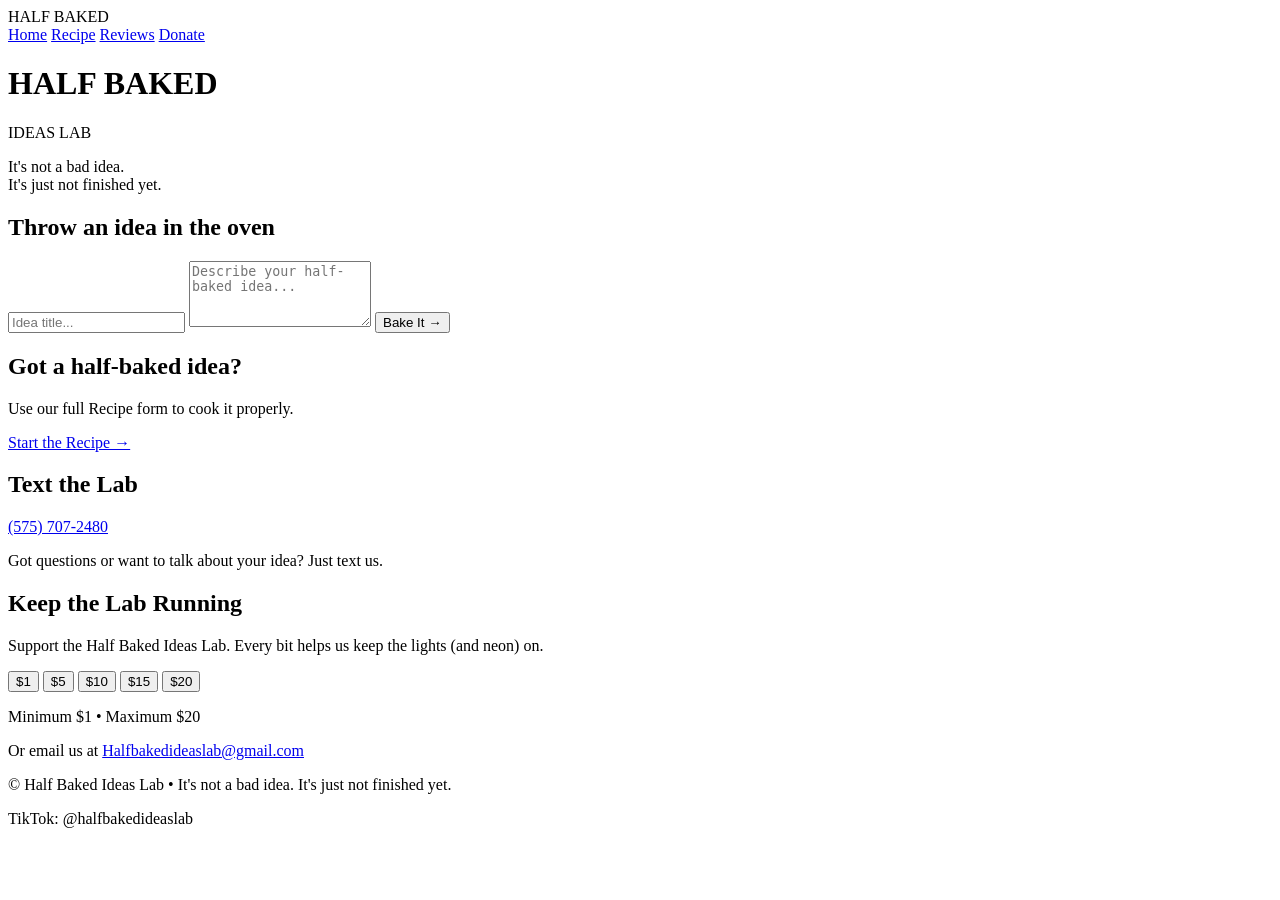
==== index.html @ 3b9ca1b1 "Create index.html" ====
<!DOCTYPE html>
<html lang="en">
<head>
  <meta charset="UTF-8" />
  <meta name="viewport" content="width=device-width, initial-scale=1.0" />
  <title>Half Baked Ideas Lab</title>
  <link rel="stylesheet" href="styles.css" />
  <link href="https://fonts.googleapis.com/css2?family=Outfit:wght@400;500;600;700;800&display=swap" rel="stylesheet">
</head>
<body>
  <div class="glow-bg"></div>

  <!-- Navigation -->
  <nav class="navbar">
    <div class="nav-logo">HALF BAKED</div>
    <div class="nav-links">
      <a href="index.html" class="active">Home</a>
      <a href="recipe.html">Recipe</a>
      <a href="reviews.html">Reviews</a>
      <a href="#donate">Donate</a>
    </div>
  </nav>

  <!-- Hero -->
  <header class="hero">
    <div class="neon-circle">
      <h1 class="neon-title">
        <span class="pink">HALF</span>
        <span class="cyan">BAKED</span>
      </h1>
      <div class="neon-banner">IDEAS LAB</div>
      <p class="tagline">It's not a bad idea.<br>It's just not finished yet.</p>
    </div>
  </header>

  <main>
    <!-- Quick Idea Form -->
    <section class="card">
      <h2 class="section-title">Throw an idea in the oven</h2>
      <form id="quick-form" action="thanks.html">
        <input type="text" name="title" placeholder="Idea title..." required>
        <textarea name="description" placeholder="Describe your half-baked idea..." rows="4" required></textarea>
        <button type="submit" class="btn neon-btn">Bake It →</button>
      </form>
    </section>

    <!-- Big CTA -->
    <section class="cta-section">
      <h2>Got a half-baked idea?</h2>
      <p>Use our full Recipe form to cook it properly.</p>
      <a href="recipe.html" class="btn neon-btn large">Start the Recipe →</a>
    </section>

    <!-- Contact / Text -->
    <section class="card contact-card">
      <h2 class="section-title">Text the Lab</h2>
      <p class="phone-number">
        <a href="sms:+15757072480">(575) 707-2480</a>
      </p>
      <p class="contact-note">Got questions or want to talk about your idea? Just text us.</p>
    </section>

    <!-- Donate -->
    <section id="donate" class="card donate-card">
      <h2 class="section-title">Keep the Lab Running</h2>
      <p>Support the Half Baked Ideas Lab. Every bit helps us keep the lights (and neon) on.</p>
      
      <div class="donation-options">
        <button class="donate-btn" data-amount="1">$1</button>
        <button class="donate-btn" data-amount="5">$5</button>
        <button class="donate-btn" data-amount="10">$10</button>
        <button class="donate-btn" data-amount="15">$15</button>
        <button class="donate-btn" data-amount="20">$20</button>
      </div>

      <p class="donate-note">Minimum $1 • Maximum $20</p>
      <p class="donate-email">Or email us at <a href="mailto:Halfbakedideaslab@gmail.com">Halfbakedideaslab@gmail.com</a></p>
    </section>
  </main>

  <footer>
    <p>© Half Baked Ideas Lab • It's not a bad idea. It's just not finished yet.</p>
    <p class="tiktok">TikTok: @halfbakedideaslab</p>
  </footer>

  <script src="app.js"></script>
</body>
</html>
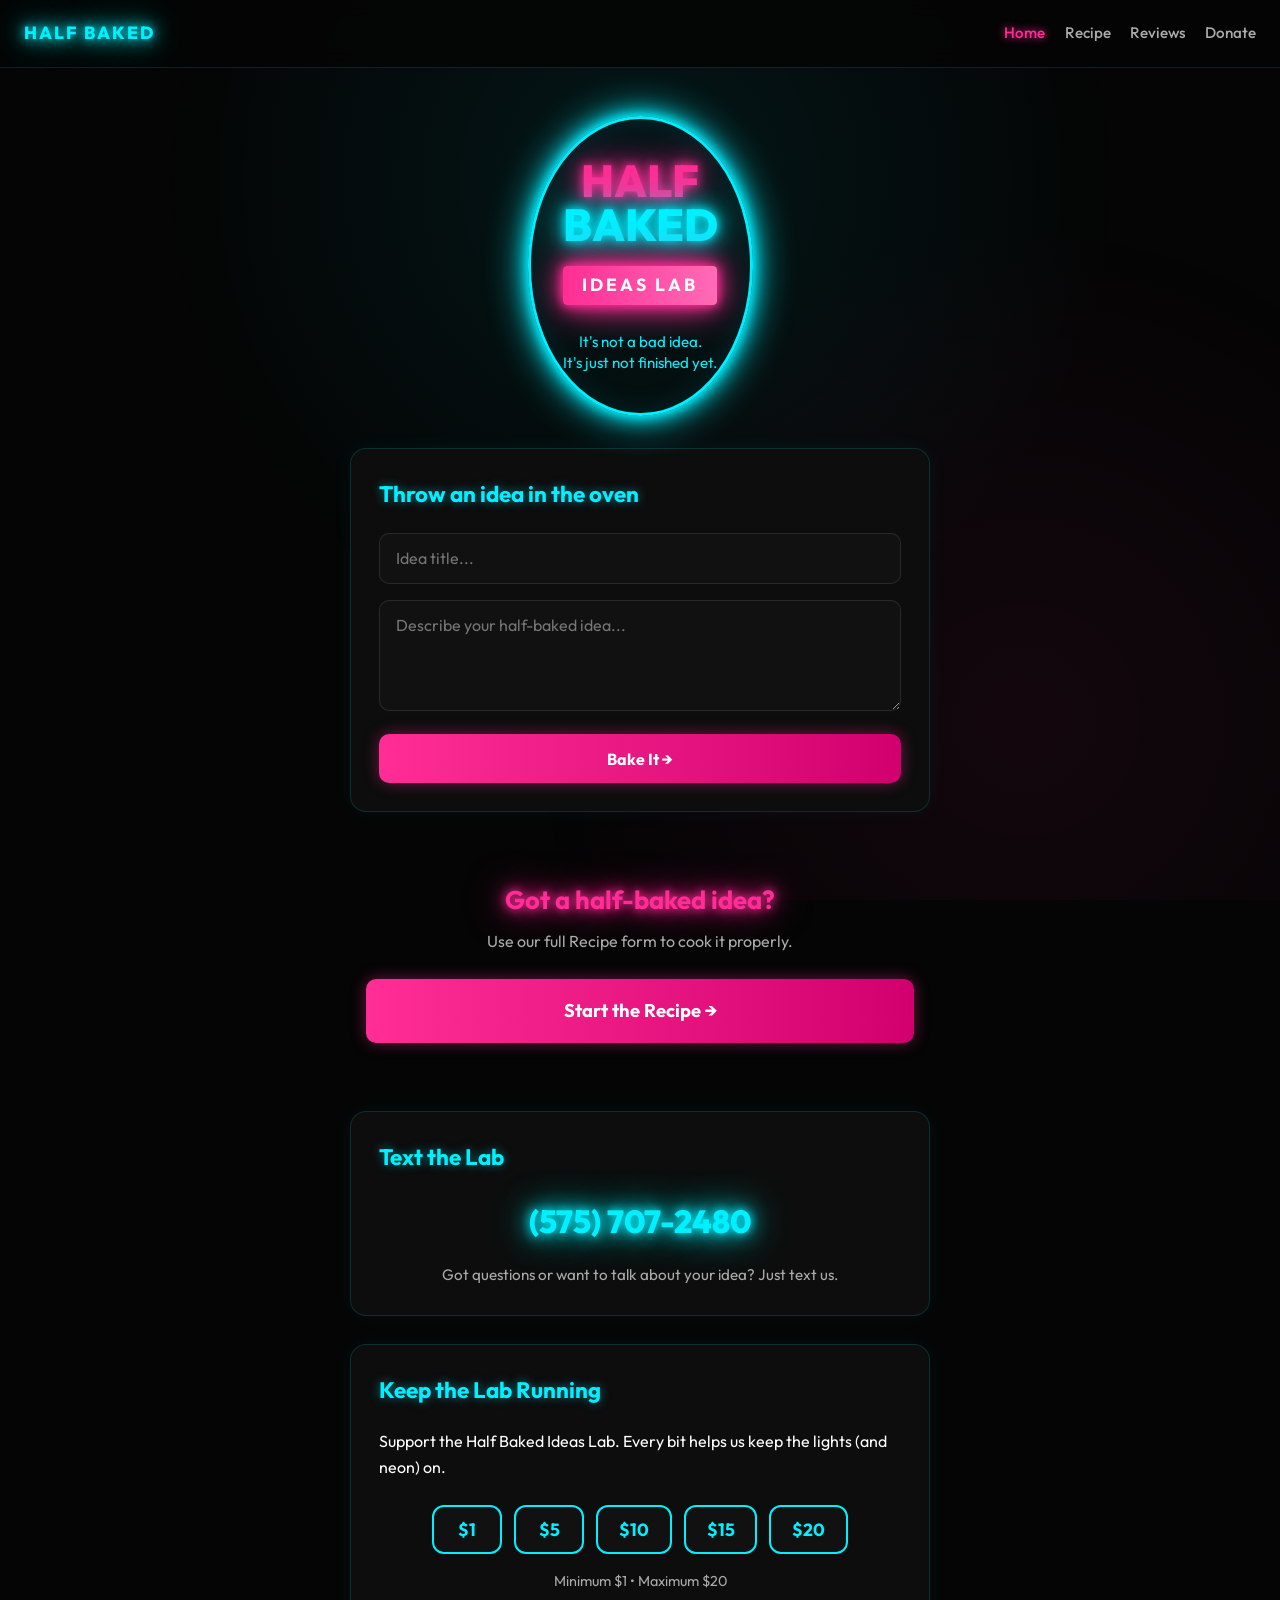
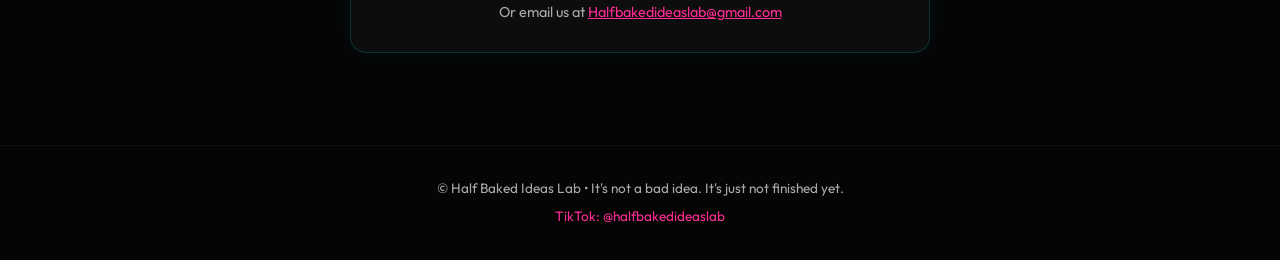
==== commit e43ddae3: "Update index.html" ====
--- a/index.html
+++ b/index.html
@@ -74,7 +74,7 @@
       </div>
 
       <p class="donate-note">Minimum $1 • Maximum $20</p>
-      <p class="donate-email">Or email us at <a href="mailto:Halfbakedideaslab@gmail.com">Halfbakedideaslab@gmail.com</a></p>
+      <p class="donate-email">Or email us at <a href="mailto:Halfbakedideaslab0@gmail.com">Halfbakedideaslab@gmail.com</a></p>
     </section>
   </main>
 
--- a/styles.css
+++ b/styles.css
@@ -0,0 +1,410 @@
+/* ===== HALF BAKED IDEAS LAB - NEON STYLES ===== */
+:root {
+  --bg: #050505;
+  --card: #0d0d0d;
+  --cyan: #00f0ff;
+  --pink: #ff2d95;
+  --pink-dark: #d1006e;
+  --yellow: #ffe600;
+  --text: #ffffff;
+  --muted: #aaaaaa;
+  --glow-cyan: 0 0 10px #00f0ff, 0 0 20px #00f0ff, 0 0 40px #00f0ff;
+  --glow-pink: 0 0 10px #ff2d95, 0 0 20px #ff2d95, 0 0 40px #ff2d95;
+}
+
+* {
+  margin: 0;
+  padding: 0;
+  box-sizing: border-box;
+}
+
+body {
+  font-family: 'Outfit', system-ui, sans-serif;
+  background: var(--bg);
+  color: var(--text);
+  line-height: 1.6;
+  min-height: 100vh;
+  overflow-x: hidden;
+}
+
+.glow-bg {
+  position: fixed;
+  top: 0;
+  left: 0;
+  width: 100%;
+  height: 100%;
+  background: radial-gradient(circle at 50% 20%, rgba(0, 240, 255, 0.08), transparent 50%),
+              radial-gradient(circle at 80% 80%, rgba(255, 45, 149, 0.06), transparent 40%);
+  pointer-events: none;
+  z-index: -1;
+}
+
+/* Navigation */
+.navbar {
+  display: flex;
+  justify-content: space-between;
+  align-items: center;
+  padding: 1.2rem 1.5rem;
+  position: sticky;
+  top: 0;
+  background: rgba(5, 5, 5, 0.9);
+  backdrop-filter: blur(10px);
+  border-bottom: 1px solid rgba(0, 240, 255, 0.15);
+  z-index: 100;
+}
+
+.nav-logo {
+  font-weight: 800;
+  font-size: 1.1rem;
+  letter-spacing: 2px;
+  color: var(--cyan);
+  text-shadow: var(--glow-cyan);
+}
+
+.nav-links {
+  display: flex;
+  gap: 1.2rem;
+}
+
+.nav-links a {
+  color: var(--muted);
+  text-decoration: none;
+  font-size: 0.95rem;
+  font-weight: 500;
+  transition: 0.2s;
+}
+
+.nav-links a:hover,
+.nav-links a.active {
+  color: var(--pink);
+  text-shadow: 0 0 8px var(--pink);
+}
+
+/* Hero */
+.hero {
+  text-align: center;
+  padding: 3rem 1.5rem 2rem;
+}
+
+.neon-circle {
+  display: inline-block;
+  border: 3px solid var(--cyan);
+  border-radius: 50%;
+  padding: 2.5rem 2rem;
+  box-shadow: var(--glow-cyan), inset 0 0 30px rgba(0, 240, 255, 0.1);
+  max-width: 340px;
+}
+
+.neon-title {
+  font-size: 2.8rem;
+  font-weight: 800;
+  line-height: 1;
+  margin-bottom: 0.3rem;
+}
+
+.neon-title .pink {
+  color: var(--pink);
+  text-shadow: var(--glow-pink);
+  display: block;
+}
+
+.neon-title .cyan {
+  color: var(--cyan);
+  text-shadow: var(--glow-cyan);
+  display: block;
+}
+
+.neon-banner {
+  background: linear-gradient(90deg, var(--pink), #ff6bb5);
+  color: white;
+  font-weight: 700;
+  font-size: 1.1rem;
+  letter-spacing: 3px;
+  padding: 0.35rem 1.2rem;
+  border-radius: 4px;
+  display: inline-block;
+  margin: 0.8rem 0;
+  box-shadow: var(--glow-pink);
+}
+
+.tagline {
+  color: var(--cyan);
+  font-size: 0.95rem;
+  margin-top: 0.8rem;
+  line-height: 1.4;
+}
+
+/* Cards & Sections */
+main {
+  max-width: 620px;
+  margin: 0 auto;
+  padding: 0 1.25rem 4rem;
+}
+
+.card {
+  background: var(--card);
+  border: 1px solid rgba(0, 240, 255, 0.15);
+  border-radius: 16px;
+  padding: 1.75rem;
+  margin-bottom: 1.75rem;
+  box-shadow: 0 0 20px rgba(0, 240, 255, 0.05);
+}
+
+.section-title {
+  font-size: 1.4rem;
+  font-weight: 700;
+  margin-bottom: 1.25rem;
+  color: var(--cyan);
+  text-shadow: 0 0 10px rgba(0, 240, 255, 0.5);
+}
+
+/* Forms */
+input[type="text"],
+input[type="email"],
+textarea,
+select {
+  width: 100%;
+  background: #111;
+  border: 1px solid rgba(255, 255, 255, 0.1);
+  border-radius: 10px;
+  padding: 0.9rem 1rem;
+  color: white;
+  font-family: inherit;
+  font-size: 1rem;
+  margin-bottom: 1rem;
+  transition: border-color 0.2s, box-shadow 0.2s;
+}
+
+input:focus,
+textarea:focus,
+select:focus {
+  outline: none;
+  border-color: var(--cyan);
+  box-shadow: 0 0 0 3px rgba(0, 240, 255, 0.15);
+}
+
+textarea {
+  resize: vertical;
+  min-height: 100px;
+}
+
+/* Buttons */
+.btn {
+  display: inline-flex;
+  align-items: center;
+  justify-content: center;
+  padding: 0.9rem 1.8rem;
+  border-radius: 10px;
+  font-weight: 700;
+  font-size: 1rem;
+  border: none;
+  cursor: pointer;
+  font-family: inherit;
+  transition: all 0.2s;
+  text-decoration: none;
+}
+
+.neon-btn {
+  background: linear-gradient(90deg, var(--pink), var(--pink-dark));
+  color: white;
+  box-shadow: 0 0 15px rgba(255, 45, 149, 0.4);
+  width: 100%;
+}
+
+.neon-btn:hover {
+  transform: translateY(-2px);
+  box-shadow: 0 0 25px rgba(255, 45, 149, 0.6);
+}
+
+.neon-btn.large {
+  padding: 1.1rem 2rem;
+  font-size: 1.15rem;
+}
+
+/* CTA Section */
+.cta-section {
+  text-align: center;
+  padding: 2.5rem 1rem;
+  margin-bottom: 1.75rem;
+}
+
+.cta-section h2 {
+  font-size: 1.6rem;
+  margin-bottom: 0.5rem;
+  color: var(--pink);
+  text-shadow: var(--glow-pink);
+}
+
+.cta-section p {
+  color: var(--muted);
+  margin-bottom: 1.5rem;
+}
+
+/* Contact */
+.phone-number {
+  font-size: 2rem;
+  font-weight: 800;
+  text-align: center;
+  margin: 1rem 0;
+}
+
+.phone-number a {
+  color: var(--cyan);
+  text-decoration: none;
+  text-shadow: var(--glow-cyan);
+}
+
+.contact-note {
+  text-align: center;
+  color: var(--muted);
+  font-size: 0.95rem;
+}
+
+/* Donate */
+.donation-options {
+  display: flex;
+  flex-wrap: wrap;
+  gap: 0.75rem;
+  justify-content: center;
+  margin: 1.5rem 0 1rem;
+}
+
+.donate-btn {
+  background: #111;
+  border: 2px solid var(--cyan);
+  color: var(--cyan);
+  font-weight: 700;
+  font-size: 1.1rem;
+  padding: 0.7rem 1.3rem;
+  border-radius: 12px;
+  cursor: pointer;
+  transition: all 0.2s;
+  font-family: inherit;
+  min-width: 70px;
+}
+
+.donate-btn:hover,
+.donate-btn.selected {
+  background: var(--cyan);
+  color: #000;
+  box-shadow: var(--glow-cyan);
+}
+
+.donate-note {
+  text-align: center;
+  color: var(--muted);
+  font-size: 0.9rem;
+  margin-bottom: 0.5rem;
+}
+
+.donate-email {
+  text-align: center;
+  font-size: 0.9rem;
+  color: var(--muted);
+}
+
+.donate-email a {
+  color: var(--pink);
+}
+
+/* Footer */
+footer {
+  text-align: center;
+  padding: 2rem 1rem;
+  color: var(--muted);
+  font-size: 0.85rem;
+  border-top: 1px solid rgba(255, 255, 255, 0.05);
+}
+
+.tiktok {
+  margin-top: 0.4rem;
+  color: var(--pink);
+}
+
+/* ===== RECIPE PAGE SPECIFIC ===== */
+.recipe-header {
+  text-align: center;
+  margin-bottom: 2rem;
+}
+
+.recipe-header h1 {
+  font-size: 1.8rem;
+  color: var(--cyan);
+  text-shadow: var(--glow-cyan);
+  margin-bottom: 0.5rem;
+}
+
+.recipe-section {
+  margin-bottom: 1.75rem;
+}
+
+.recipe-section label {
+  display: block;
+  font-weight: 700;
+  font-size: 1.05rem;
+  margin-bottom: 0.5rem;
+  color: var(--pink);
+}
+
+.recipe-section .hint {
+  font-size: 0.9rem;
+  color: var(--muted);
+  margin-bottom: 0.6rem;
+}
+
+/* ===== REVIEWS PAGE ===== */
+.review-card {
+  background: #111;
+  border-left: 4px solid var(--pink);
+  padding: 1.25rem;
+  border-radius: 0 12px 12px 0;
+  margin-bottom: 1.25rem;
+}
+
+.review-card .stars {
+  color: var(--yellow);
+  margin-bottom: 0.4rem;
+}
+
+.review-card .author {
+  font-size: 0.85rem;
+  color: var(--muted);
+  margin-top: 0.6rem;
+}
+
+/* ===== THANKS PAGE ===== */
+.thanks-container {
+  text-align: center;
+  padding: 4rem 1.5rem;
+}
+
+.thanks-container h1 {
+  font-size: 2.2rem;
+  color: var(--cyan);
+  text-shadow: var(--glow-cyan);
+  margin-bottom: 1rem;
+}
+
+.thanks-container p {
+  color: var(--muted);
+  font-size: 1.15rem;
+  margin-bottom: 2rem;
+  max-width: 400px;
+  margin-left: auto;
+  margin-right: auto;
+}
+
+/* Responsive */
+@media (max-width: 480px) {
+  .neon-title {
+    font-size: 2.2rem;
+  }
+  
+  .nav-links {
+    gap: 0.8rem;
+  }
+  
+  .nav-links a {
+    font-size: 0.85rem;
+  }
+}
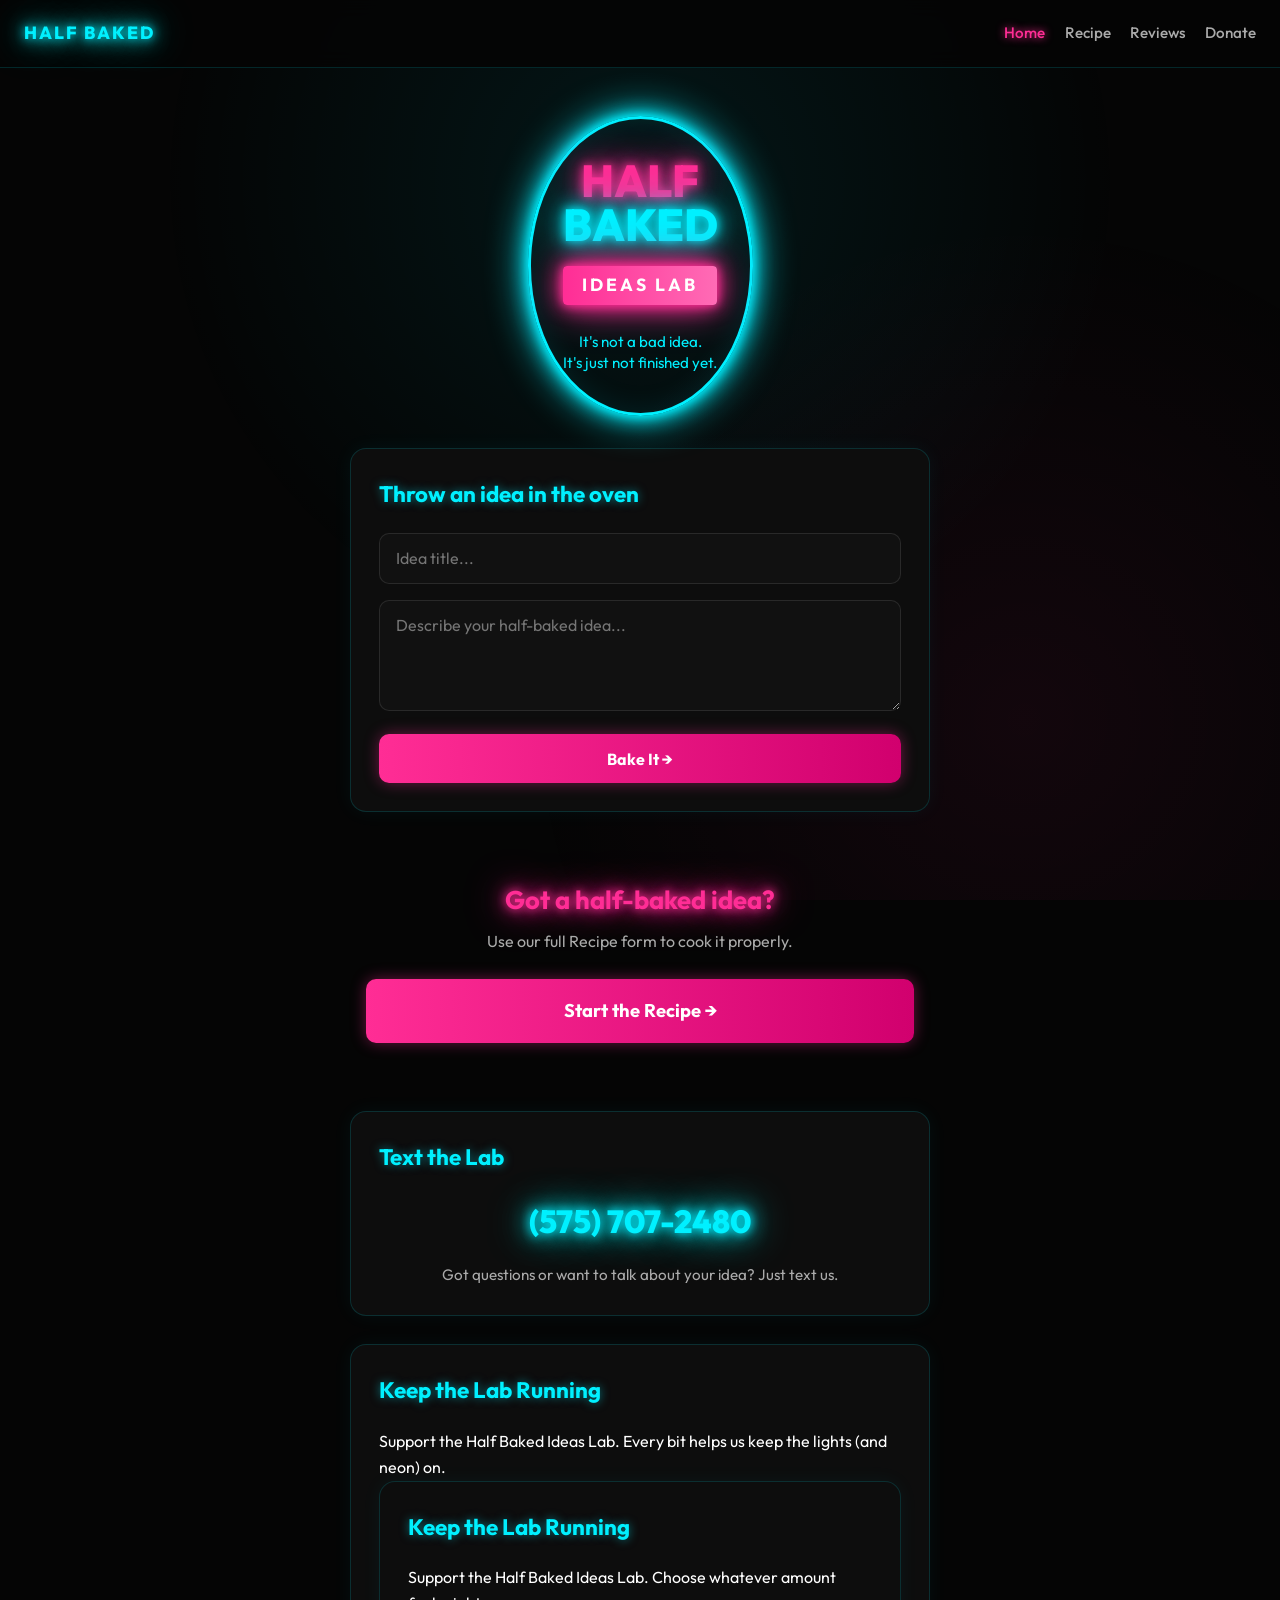
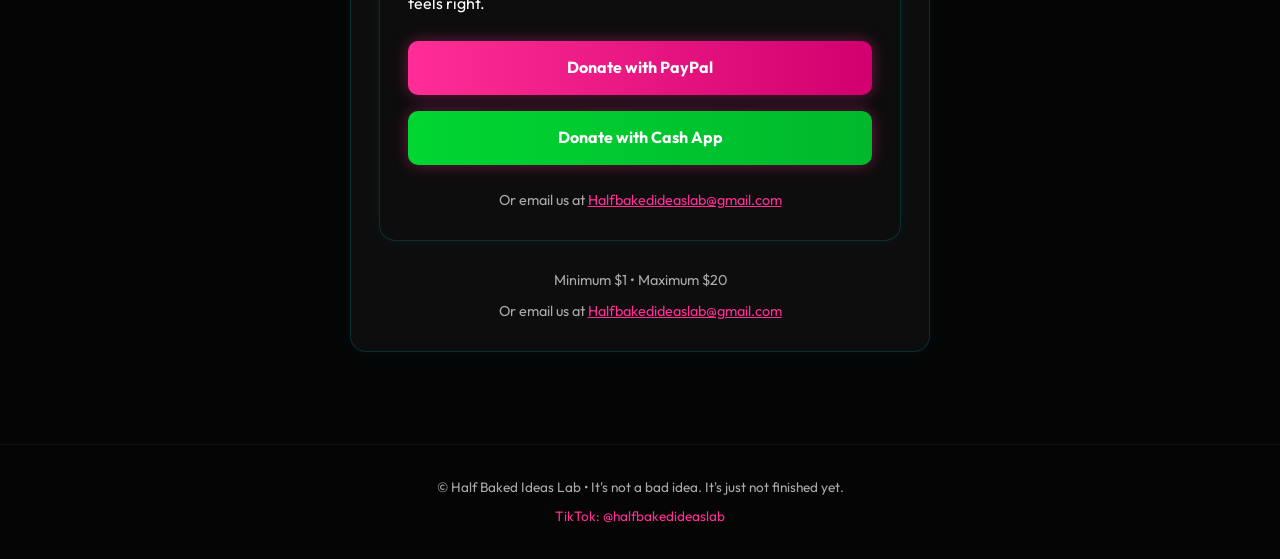
==== commit d7182b42: "Update index.html" ====
--- a/index.html
+++ b/index.html
@@ -65,13 +65,23 @@
       <h2 class="section-title">Keep the Lab Running</h2>
       <p>Support the Half Baked Ideas Lab. Every bit helps us keep the lights (and neon) on.</p>
       
-      <div class="donation-options">
-        <button class="donate-btn" data-amount="1">$1</button>
-        <button class="donate-btn" data-amount="5">$5</button>
-        <button class="donate-btn" data-amount="10">$10</button>
-        <button class="donate-btn" data-amount="15">$15</button>
-        <button class="donate-btn" data-amount="20">$20</button>
-      </div>
+      <!-- Donate -->
+<section id="donate" class="card donate-card">
+  <h2 class="section-title">Keep the Lab Running</h2>
+  <p>Support the Half Baked Ideas Lab. Choose whatever amount feels right.</p>
+  
+  <div style="display: flex; flex-direction: column; gap: 1rem; margin: 1.5rem 0;">
+    <a href="https://paypal.me/Halfbakedideaslab" target="_blank" class="btn neon-btn">
+      Donate with PayPal
+    </a>
+    
+    <a href= https://cash.app/$HalfBakedIdeasLab target="_blank" class="btn neon-btn" style="background: linear-gradient(90deg, #00d632, #00b82c);">
+      Donate with Cash App
+    </a>
+  </div>
+
+  <p class="donate-email">Or email us at <a href="mailto:Halfbakedideaslab@gmail.com">Halfbakedideaslab@gmail.com</a></p>
+</section>
 
       <p class="donate-note">Minimum $1 • Maximum $20</p>
       <p class="donate-email">Or email us at <a href="mailto:Halfbakedideaslab0@gmail.com">Halfbakedideaslab@gmail.com</a></p>
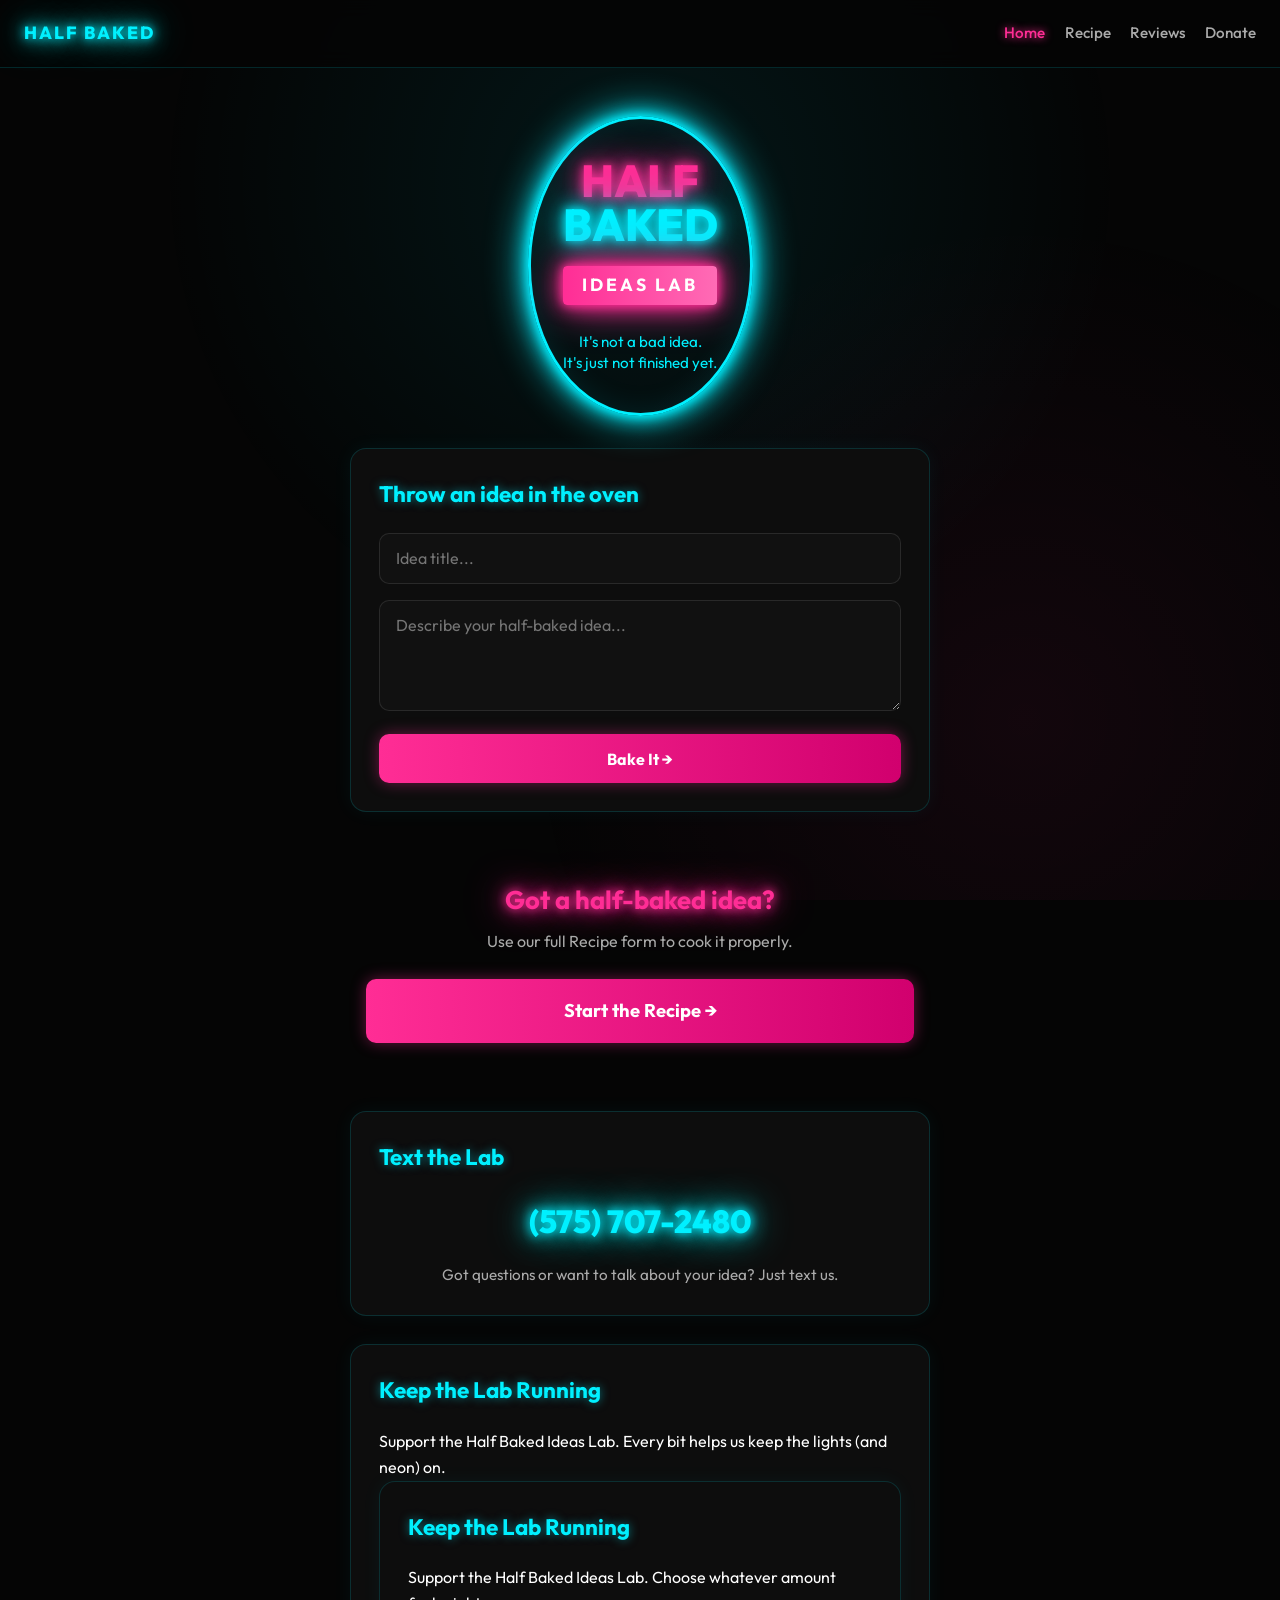
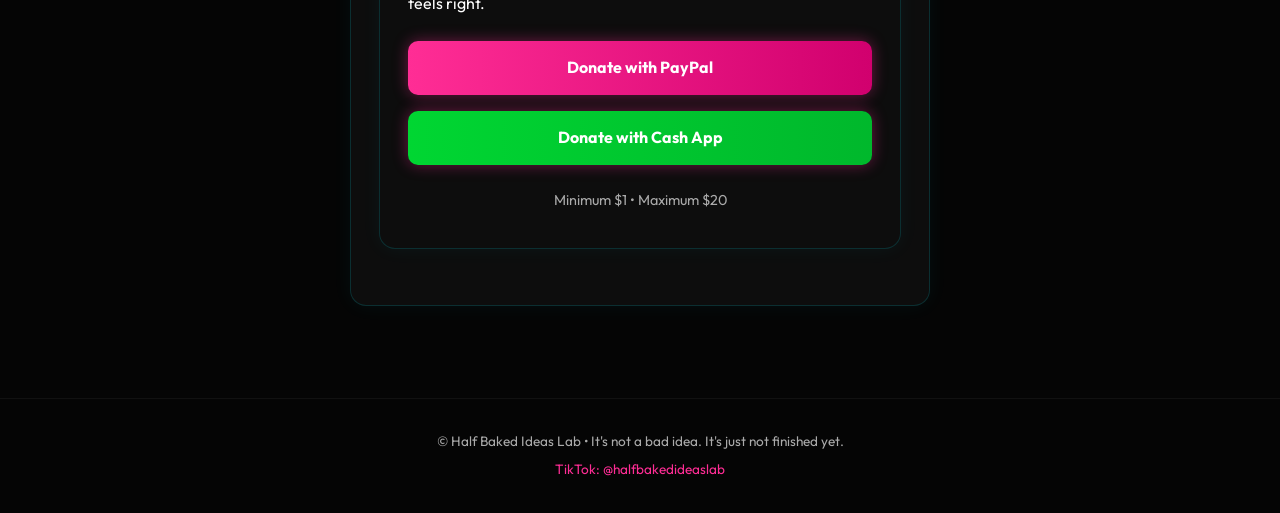
==== commit 7d088fb0: "Fix donation email address in index.html Updated email address for donations." ====
--- a/index.html
+++ b/index.html
@@ -80,11 +80,10 @@
     </a>
   </div>
 
-  <p class="donate-email">Or email us at <a href="mailto:Halfbakedideaslab@gmail.com">Halfbakedideaslab@gmail.com</a></p>
-</section>
+  
 
       <p class="donate-note">Minimum $1 • Maximum $20</p>
-      <p class="donate-email">Or email us at <a href="mailto:Halfbakedideaslab0@gmail.com">Halfbakedideaslab@gmail.com</a></p>
+    
     </section>
   </main>
 
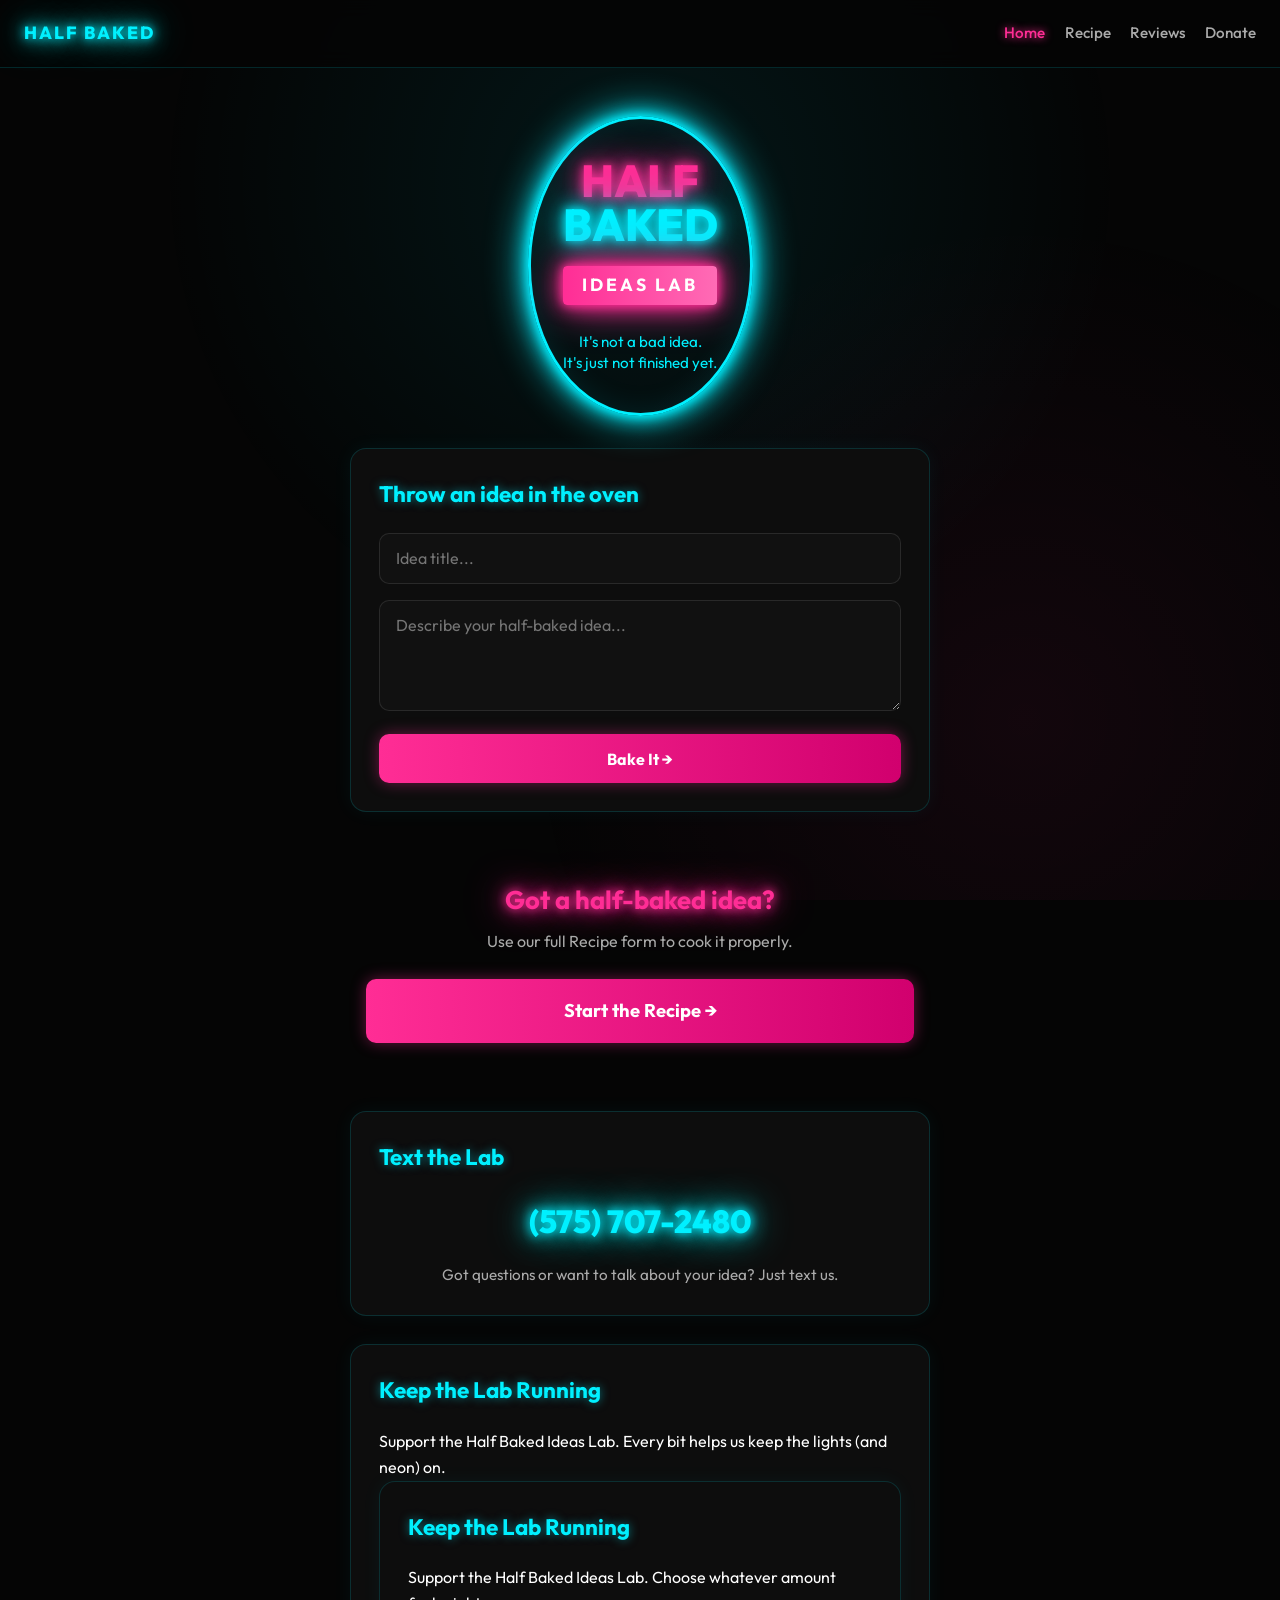
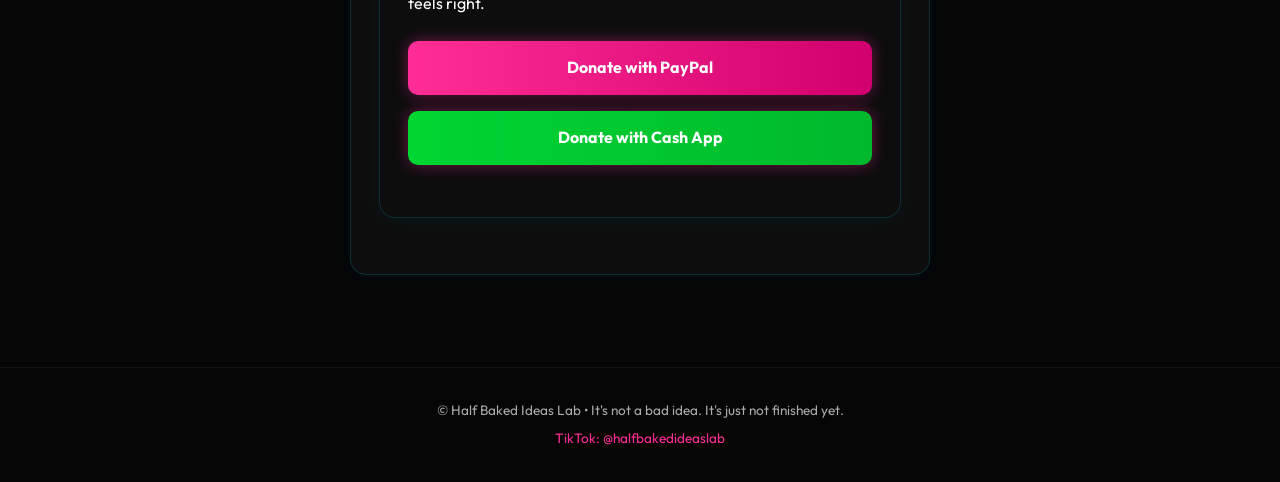
==== commit e91f14c3: "Remove donation note from index.html" ====
--- a/index.html
+++ b/index.html
@@ -82,7 +82,7 @@
 
   
 
-      <p class="donate-note">Minimum $1 • Maximum $20</p>
+      
     
     </section>
   </main>
